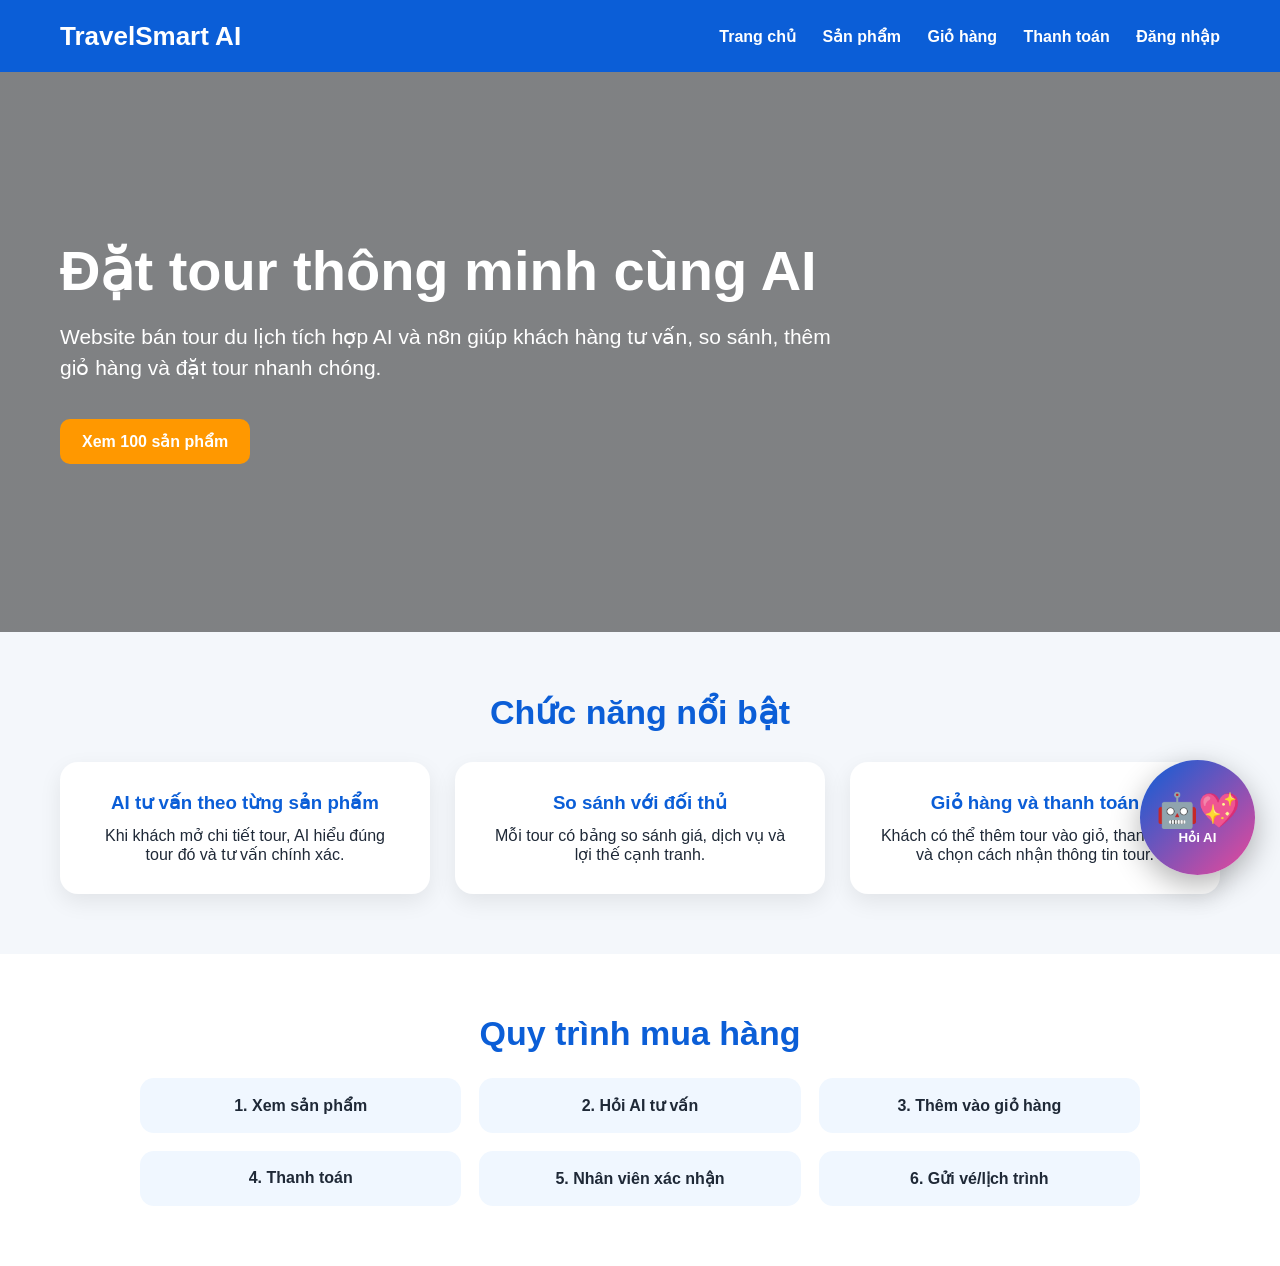
==== index.html @ ec603bd5 "Add files via upload" ====
<!DOCTYPE html>
<html lang="vi">
<head>
  <meta charset="UTF-8">
  <meta name="viewport" content="width=device-width, initial-scale=1.0">
  <title>TravelSmart AI</title>
  <link rel="stylesheet" href="style.css">
</head>
<body>

<header class="header">
  <div class="logo">TravelSmart AI</div>
  <nav>
    <a href="index.html">Trang chủ</a>
    <a href="products.html">Sản phẩm</a>
    <a href="cart.html">Giỏ hàng</a>
    <a href="checkout.html">Thanh toán</a>
    <a href="login.html">Đăng nhập</a>
  </nav>
</header>

<section class="hero">
  <div class="hero-content">
    <h1>Đặt tour thông minh cùng AI</h1>
    <p>Website bán tour du lịch tích hợp AI và n8n giúp khách hàng tư vấn, so sánh, thêm giỏ hàng và đặt tour nhanh chóng.</p>
    <a class="btn" href="products.html">Xem 100 sản phẩm</a>
  </div>
</section>

<section class="home-section">
  <h2>Chức năng nổi bật</h2>

  <div class="feature-grid">
    <div class="feature-card">
      <h3>AI tư vấn theo từng sản phẩm</h3>
      <p>Khi khách mở chi tiết tour, AI hiểu đúng tour đó và tư vấn chính xác.</p>
    </div>

    <div class="feature-card">
      <h3>So sánh với đối thủ</h3>
      <p>Mỗi tour có bảng so sánh giá, dịch vụ và lợi thế cạnh tranh.</p>
    </div>

    <div class="feature-card">
      <h3>Giỏ hàng và thanh toán</h3>
      <p>Khách có thể thêm tour vào giỏ, thanh toán và chọn cách nhận thông tin tour.</p>
    </div>
  </div>
</section>

<section class="home-section light">
  <h2>Quy trình mua hàng</h2>
  <div class="process-grid">
    <div>1. Xem sản phẩm</div>
    <div>2. Hỏi AI tư vấn</div>
    <div>3. Thêm vào giỏ hàng</div>
    <div>4. Thanh toán</div>
    <div>5. Nhân viên xác nhận</div>
    <div>6. Gửi vé/lịch trình</div>
  </div>
</section>

<div id="aiWidget"></div>

<script src="products.js"></script>
<script src="ai.js"></script>
</body>
</html>
---- style.css ----
* {
  margin: 0;
  padding: 0;
  box-sizing: border-box;
  font-family: Arial, Helvetica, sans-serif;
}

body {
  background: #f4f7fb;
  color: #1f2937;
}

.header {
  background: #0b5ed7;
  color: white;
  min-height: 72px;
  padding: 16px 60px;
  display: flex;
  justify-content: space-between;
  align-items: center;
}

.logo {
  font-size: 26px;
  font-weight: bold;
}

nav a {
  color: white;
  text-decoration: none;
  margin-left: 22px;
  font-weight: bold;
}

nav a:hover {
  text-decoration: underline;
}

.hero {
  min-height: 560px;
  background:
    linear-gradient(rgba(0,0,0,0.48), rgba(0,0,0,0.48)),
    url("https://images.unsplash.com/photo-1507525428034-b723cf961d3e?auto=format&fit=crop&w=1600&q=80");
  background-size: cover;
  background-position: center;
  color: white;
  display: flex;
  align-items: center;
  padding: 60px;
}

.hero-content {
  max-width: 780px;
}

.hero h1 {
  font-size: 56px;
  margin-bottom: 18px;
  line-height: 1.12;
}

.hero p {
  font-size: 21px;
  margin-bottom: 25px;
  line-height: 1.5;
}

.btn {
  display: inline-block;
  background: #ff9800;
  color: white;
  border: none;
  padding: 13px 22px;
  border-radius: 10px;
  text-decoration: none;
  cursor: pointer;
  font-weight: bold;
  margin-top: 10px;
}

.btn:hover {
  background: #e68900;
}

.btn.secondary {
  background: #ec4899;
}

.btn.secondary:hover {
  background: #db2777;
}

.page-title {
  text-align: center;
  padding: 45px 20px;
  background: white;
}

.page-title h1 {
  color: #0b5ed7;
  font-size: 38px;
  margin-bottom: 10px;
}

.toolbar {
  display: flex;
  gap: 15px;
  max-width: 900px;
  margin: 30px auto 10px;
  padding: 0 20px;
}

.toolbar input,
.toolbar select {
  flex: 1;
  padding: 14px;
  border: 1px solid #ddd;
  border-radius: 10px;
}

.product-count {
  max-width: 900px;
  margin: 10px auto;
  padding: 0 20px;
  color: #374151;
}

.product-grid {
  display: grid;
  grid-template-columns: repeat(4, 1fr);
  gap: 24px;
  padding: 30px 50px 70px;
}

.product-card {
  background: white;
  border-radius: 18px;
  overflow: hidden;
  box-shadow: 0 8px 22px rgba(0,0,0,0.08);
  transition: 0.2s;
}

.product-card:hover {
  transform: translateY(-5px);
}

.product-card img {
  width: 100%;
  height: 190px;
  object-fit: cover;
}

.product-body {
  padding: 18px;
}

.product-body h3 {
  color: #0b5ed7;
  margin-bottom: 10px;
  min-height: 52px;
}

.sku {
  color: #6b7280;
  font-size: 13px;
  margin-bottom: 6px;
}

.price {
  color: #e11d48;
  font-size: 22px;
  font-weight: bold;
  margin: 8px 0;
}

.price.big {
  font-size: 34px;
}

.old-price {
  color: #9ca3af;
  text-decoration: line-through;
}

.promo {
  color: #16a34a;
  font-weight: bold;
  margin-top: 8px;
}

.muted {
  color: #6b7280;
  margin: 6px 0;
}

.home-section {
  padding: 60px;
  text-align: center;
}

.home-section.light {
  background: white;
}

.home-section h2 {
  font-size: 34px;
  color: #0b5ed7;
  margin-bottom: 22px;
}

.feature-grid {
  display: grid;
  grid-template-columns: repeat(3, 1fr);
  gap: 25px;
  margin-top: 30px;
}

.feature-card {
  background: white;
  padding: 30px;
  border-radius: 18px;
  box-shadow: 0 8px 22px rgba(0,0,0,0.08);
}

.feature-card h3 {
  color: #0b5ed7;
  margin-bottom: 12px;
}

.process-grid {
  display: grid;
  grid-template-columns: repeat(3, 1fr);
  gap: 18px;
  max-width: 1000px;
  margin: 25px auto 0;
}

.process-grid div {
  background: #f0f7ff;
  padding: 18px;
  border-radius: 14px;
  font-weight: bold;
}

.detail-layout {
  display: grid;
  grid-template-columns: 1fr 1fr;
  gap: 35px;
  background: white;
  margin: 35px auto;
  padding: 35px;
  max-width: 1150px;
  border-radius: 20px;
  box-shadow: 0 8px 22px rgba(0,0,0,0.08);
}

.detail-image {
  width: 100%;
  height: 430px;
  object-fit: cover;
  border-radius: 18px;
}

.detail-info h1 {
  color: #0b5ed7;
  margin-bottom: 12px;
}

.detail-info p {
  margin: 8px 0;
  line-height: 1.5;
}

.button-row {
  display: flex;
  gap: 12px;
  margin-top: 20px;
  flex-wrap: wrap;
}

.detail-section {
  background: white;
  max-width: 1150px;
  margin: 25px auto;
  padding: 30px;
  border-radius: 18px;
  box-shadow: 0 8px 22px rgba(0,0,0,0.08);
}

.detail-section h2 {
  color: #0b5ed7;
  margin-bottom: 15px;
}

.detail-section ul {
  padding-left: 25px;
}

.detail-section li {
  margin-bottom: 8px;
}

.compare-table {
  width: 100%;
  border-collapse: collapse;
}

.compare-table th,
.compare-table td {
  border: 1px solid #ddd;
  padding: 13px;
  text-align: left;
  vertical-align: top;
}

.compare-table th {
  background: #0b5ed7;
  color: white;
}

.cart-container,
.checkout-layout {
  max-width: 1100px;
  margin: 35px auto;
  padding: 0 20px;
}

.cart-item {
  background: white;
  display: flex;
  gap: 20px;
  padding: 18px;
  border-radius: 16px;
  margin-bottom: 18px;
  box-shadow: 0 8px 22px rgba(0,0,0,0.08);
}

.cart-item img {
  width: 170px;
  height: 120px;
  object-fit: cover;
  border-radius: 12px;
}

.cart-item h3 {
  color: #0b5ed7;
  margin-bottom: 8px;
}

.cart-total,
.empty-box {
  background: white;
  padding: 25px;
  border-radius: 16px;
  text-align: right;
  box-shadow: 0 8px 22px rgba(0,0,0,0.08);
}

.empty-box {
  text-align: center;
}

.small-btn {
  padding: 8px 12px;
  border: none;
  border-radius: 8px;
  background: #0b5ed7;
  color: white;
  margin-right: 6px;
  margin-top: 8px;
  cursor: pointer;
}

.small-btn.danger {
  background: #dc2626;
}

.checkout-layout {
  display: grid;
  grid-template-columns: 1.1fr 0.9fr;
  gap: 25px;
}

.form-box,
.order-summary {
  background: white;
  padding: 30px;
  border-radius: 18px;
  box-shadow: 0 8px 22px rgba(0,0,0,0.08);
  max-width: 650px;
  margin: 35px auto;
}

.checkout-layout .form-box,
.checkout-layout .order-summary {
  margin: 0;
  max-width: none;
}

.form-box h1,
.form-box h2,
.order-summary h2 {
  color: #0b5ed7;
  margin-bottom: 12px;
}

.form-box p {
  line-height: 1.5;
  margin-bottom: 10px;
}

.form-box input,
.form-box select,
.form-box textarea {
  width: 100%;
  padding: 14px;
  margin-top: 14px;
  border: 1px solid #ddd;
  border-radius: 10px;
}

.form-box textarea {
  min-height: 100px;
}

#loginStatus,
#checkoutStatus {
  margin-top: 15px;
  font-weight: bold;
  color: #0b5ed7;
}

.summary-item {
  background: #f9fafb;
  padding: 14px;
  border-radius: 12px;
  margin-bottom: 12px;
}

.process-box {
  background: #f0f7ff;
  margin-top: 20px;
  padding: 18px;
  border-radius: 14px;
}

.process-box h3 {
  color: #0b5ed7;
  margin-bottom: 10px;
}

.process-box ol {
  padding-left: 20px;
  margin-top: 10px;
}

.process-box li {
  margin-bottom: 8px;
}

.ai-float-button {
  position: fixed;
  right: 25px;
  bottom: 25px;
  width: 115px;
  height: 115px;
  border-radius: 50%;
  border: none;
  background: linear-gradient(135deg, #0b5ed7, #ec4899);
  color: white;
  font-weight: bold;
  cursor: pointer;
  box-shadow: 0 10px 30px rgba(0,0,0,0.3);
  z-index: 9999;
  display: flex;
  flex-direction: column;
  align-items: center;
  justify-content: center;
}

.ai-emoji {
  font-size: 34px;
}

.ai-chat-box {
  position: fixed;
  right: 25px;
  bottom: 155px;
  width: 390px;
  height: 520px;
  background: white;
  border-radius: 20px;
  box-shadow: 0 10px 35px rgba(0,0,0,0.3);
  z-index: 9999;
  display: none;
  flex-direction: column;
  overflow: hidden;
}

.ai-chat-header {
  background: linear-gradient(135deg, #0b5ed7, #ec4899);
  color: white;
  padding: 16px;
  display: flex;
  justify-content: space-between;
  align-items: center;
}

.ai-chat-header p {
  font-size: 13px;
  margin-top: 4px;
}

.ai-chat-header button {
  border: none;
  background: white;
  color: #ec4899;
  width: 30px;
  height: 30px;
  border-radius: 50%;
  font-size: 20px;
  cursor: pointer;
}

.ai-messages {
  flex: 1;
  padding: 15px;
  overflow-y: auto;
  background: #f8fafc;
}

.ai-bot,
.ai-user {
  padding: 11px;
  margin-bottom: 10px;
  border-radius: 12px;
  line-height: 1.45;
}

.ai-bot {
  background: #e5e7eb;
}

.ai-user {
  background: #dbeafe;
  text-align: right;
}

.ai-input-area {
  display: flex;
  border-top: 1px solid #ddd;
}

.ai-input-area input {
  flex: 1;
  border: none;
  padding: 14px;
  outline: none;
}

.ai-input-area button {
  background: #0b5ed7;
  color: white;
  border: none;
  padding: 14px 18px;
  cursor: pointer;
}

.not-found {
  text-align: center;
  padding: 60px;
}

@media (max-width: 1000px) {
  .product-grid {
    grid-template-columns: repeat(2, 1fr);
  }

  .feature-grid,
  .process-grid,
  .detail-layout,
  .checkout-layout {
    grid-template-columns: 1fr;
  }
}

@media (max-width: 700px) {
  .header {
    flex-direction: column;
    gap: 10px;
    padding: 16px;
  }

  nav {
    text-align: center;
  }

  nav a {
    display: inline-block;
    margin: 6px 8px;
  }

  .hero {
    padding: 35px 20px;
  }

  .hero h1 {
    font-size: 36px;
  }

  .toolbar {
    flex-direction: column;
  }

  .product-grid {
    grid-template-columns: 1fr;
    padding: 25px;
  }

  .home-section {
    padding: 35px 20px;
  }

  .detail-layout,
  .detail-section {
    margin: 20px;
    padding: 22px;
  }

  .detail-image {
    height: 280px;
  }

  .cart-item {
    flex-direction: column;
  }

  .cart-item img {
    width: 100%;
    height: 200px;
  }

  .ai-chat-box {
    width: 92%;
    right: 4%;
  }

  .ai-float-button {
    width: 95px;
    height: 95px;
  }
}
.bank-qr-box {
  display: none;
  margin-top: 18px;
  padding: 20px;
  background: #f0f7ff;
  border: 1px solid #bfdbfe;
  border-radius: 16px;
}

.bank-qr-box h3 {
  color: #0b5ed7;
  margin-bottom: 15px;
}

.bank-qr-content {
  display: flex;
  gap: 18px;
  align-items: center;
}

.bank-qr-content img {
  width: 180px;
  height: 180px;
  object-fit: contain;
  background: white;
  padding: 10px;
  border-radius: 14px;
  border: 1px solid #ddd;
}

.bank-info p {
  margin: 7px 0;
  line-height: 1.5;
}

.transfer-note {
  display: inline-block;
  background: white;
  color: #dc2626;
  padding: 8px 12px;
  border-radius: 8px;
  font-weight: bold;
  border: 1px dashed #dc2626;
}

.qr-warning {
  color: #16a34a;
  font-weight: bold;
}

@media (max-width: 700px) {
  .bank-qr-content {
    flex-direction: column;
    align-items: flex-start;
  }

  .bank-qr-content img {
    width: 220px;
    height: 220px;
  }
}
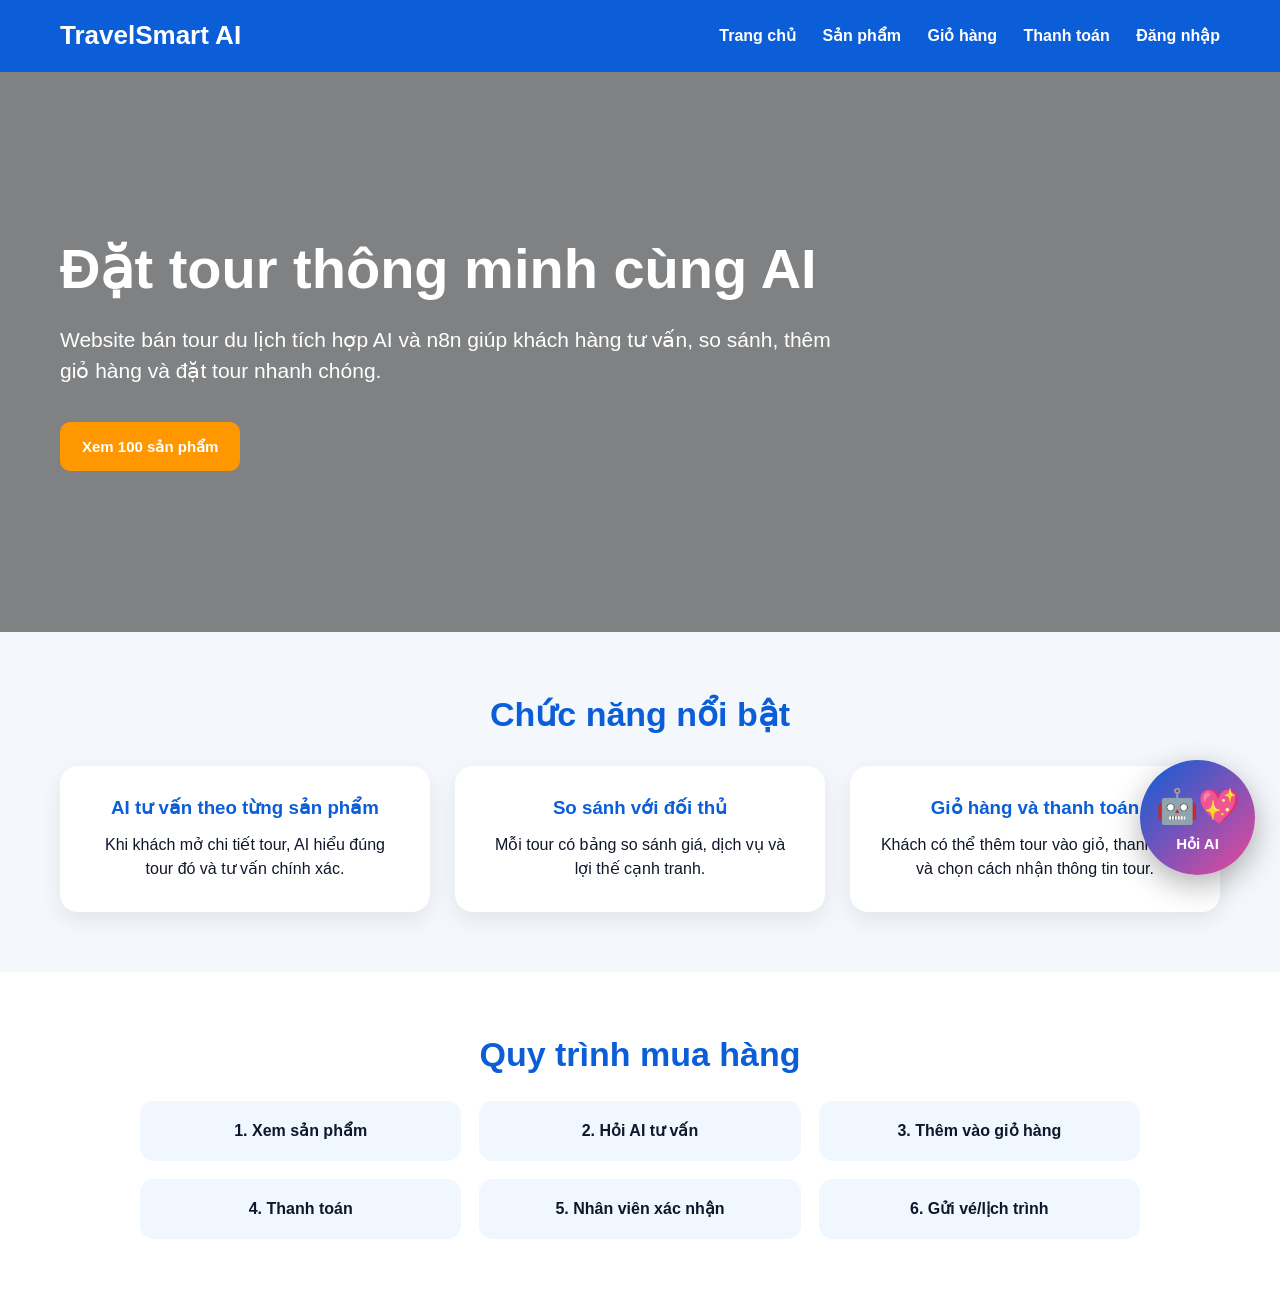
==== commit 4c120739: "Add files via upload" ====
--- a/index.html
+++ b/index.html
@@ -11,12 +11,12 @@
 <header class="header">
   <div class="logo">TravelSmart AI</div>
   <nav>
-    <a href="index.html">Trang chủ</a>
-    <a href="products.html">Sản phẩm</a>
-    <a href="cart.html">Giỏ hàng</a>
-    <a href="checkout.html">Thanh toán</a>
-    <a href="login.html">Đăng nhập</a>
-  </nav>
+  <a href="/">Trang chủ</a>
+  <a href="/products">Sản phẩm</a>
+  <a href="/cart">Giỏ hàng</a>
+  <a href="/checkout">Thanh toán</a>
+  <a href="/login">Đăng nhập</a>
+</nav>
 </header>
 
 <section class="hero">
--- a/style.css
+++ b/style.css
@@ -711,3 +711,1202 @@
     height: 220px;
   }
 }
+/* ===============================
+   BẢNG SO SÁNH SẢN PHẨM NÂNG CẤP
+   =============================== */
+
+.compare-section {
+  max-width: 1200px;
+  margin: 36px auto;
+  background: #ffffff;
+  padding: 30px;
+  border-radius: 22px;
+  box-shadow: 0 16px 40px rgba(15, 23, 42, 0.08);
+}
+
+.compare-section h2 {
+  color: #0b5ed7;
+  font-size: 30px;
+  margin-bottom: 18px;
+  letter-spacing: 1px;
+}
+
+.compare-highlight {
+  background: linear-gradient(135deg, #eaf3ff, #f8fbff);
+  border-left: 6px solid #0b5ed7;
+  padding: 16px 18px;
+  border-radius: 14px;
+  margin-bottom: 20px;
+}
+
+.compare-highlight strong {
+  color: #0b5ed7;
+  font-size: 20px;
+}
+
+.compare-highlight p {
+  margin-top: 6px;
+  color: #1f2937;
+  line-height: 1.6;
+  font-weight: 500;
+}
+
+.compare-table-wrap {
+  width: 100%;
+  overflow-x: auto;
+  border-radius: 16px;
+}
+
+.compare-table {
+  width: 100%;
+  border-collapse: collapse;
+  min-width: 850px;
+  background: white;
+  overflow: hidden;
+  border-radius: 16px;
+}
+
+.compare-table th {
+  background: #0b5ed7;
+  color: white;
+  padding: 17px;
+  text-align: left;
+  font-size: 17px;
+  border: 1px solid #0b5ed7;
+}
+
+.compare-table td {
+  border: 1px solid #dbe3ef;
+  padding: 17px;
+  vertical-align: top;
+  line-height: 1.55;
+  color: #111827;
+  font-size: 16px;
+}
+
+.compare-table tbody tr:nth-child(even) {
+  background: #f8fbff;
+}
+
+.compare-table td:first-child {
+  width: 150px;
+  font-weight: 800;
+  color: #0f172a;
+  background: #f1f5f9;
+}
+
+.compare-table td:nth-child(2) {
+  background: #f0fdf4;
+  border-left: 3px solid #22c55e;
+}
+
+.compare-table td:nth-child(3) {
+  background: #fff7ed;
+  border-left: 3px solid #fb923c;
+}
+
+.strong-point {
+  color: #15803d;
+  font-weight: 900;
+}
+
+.win-text {
+  display: inline-block;
+  margin-top: 6px;
+  color: #15803d;
+  font-weight: 700;
+}
+
+.weak-text {
+  display: inline-block;
+  margin-top: 6px;
+  color: #c2410c;
+  font-weight: 700;
+}
+
+.final-row td {
+  font-size: 17px;
+}
+
+.final-row td:nth-child(2) {
+  background: #dcfce7;
+  color: #14532d;
+}
+
+.final-row td:nth-child(3) {
+  background: #ffedd5;
+  color: #9a3412;
+}
+
+@media (max-width: 768px) {
+  .compare-section {
+    margin: 24px 14px;
+    padding: 18px;
+    border-radius: 18px;
+  }
+
+  .compare-section h2 {
+    font-size: 24px;
+  }
+
+  .compare-highlight strong {
+    font-size: 18px;
+  }
+
+  .compare-table {
+    min-width: 760px;
+  }
+
+  .compare-table th,
+  .compare-table td {
+    padding: 13px;
+    font-size: 14px;
+  }
+}
+/* ===============================
+   FIX BẢNG SO SÁNH DUY NHẤT
+   =============================== */
+
+.tsai-compare-section {
+  max-width: 1200px;
+  margin: 40px auto;
+  background: #ffffff;
+  padding: 30px;
+  border-radius: 22px;
+  box-shadow: 0 16px 40px rgba(15, 23, 42, 0.08);
+}
+
+.tsai-compare-section h2 {
+  color: #0b5ed7;
+  font-size: 30px;
+  margin-bottom: 18px;
+  letter-spacing: 0.5px;
+}
+
+.tsai-compare-intro {
+  background: #eef6ff;
+  border-left: 6px solid #0b5ed7;
+  padding: 16px 18px;
+  border-radius: 14px;
+  margin-bottom: 22px;
+}
+
+.tsai-compare-intro b {
+  color: #0b5ed7;
+  font-size: 20px;
+}
+
+.tsai-compare-intro p {
+  margin-top: 6px;
+  color: #1f2937;
+  line-height: 1.6;
+  font-weight: 500;
+}
+
+.tsai-compare-table-wrap {
+  width: 100%;
+  overflow-x: auto;
+  border-radius: 16px;
+}
+
+.tsai-compare-table {
+  width: 100%;
+  min-width: 900px;
+  border-collapse: collapse;
+  background: white;
+  border-radius: 16px;
+  overflow: hidden;
+}
+
+.tsai-compare-table th {
+  background: #0b5ed7;
+  color: white;
+  padding: 17px;
+  text-align: left;
+  font-size: 16px;
+  border: 1px solid #0b5ed7;
+}
+
+.tsai-compare-table th:nth-child(1) {
+  width: 17%;
+}
+
+.tsai-compare-table th:nth-child(2) {
+  width: 41.5%;
+}
+
+.tsai-compare-table th:nth-child(3) {
+  width: 41.5%;
+}
+
+.tsai-compare-table td {
+  border: 1px solid #dbe3ef;
+  padding: 17px;
+  vertical-align: top;
+  line-height: 1.55;
+  color: #111827;
+  font-size: 16px;
+}
+
+.tsai-compare-table td:first-child {
+  background: #f1f5f9;
+  color: #0f172a;
+  font-weight: 800;
+}
+
+.tsai-compare-table td:nth-child(2) {
+  background: #f0fdf4;
+  border-left: 4px solid #22c55e;
+}
+
+.tsai-compare-table td:nth-child(3) {
+  background: #fff7ed;
+  border-left: 4px solid #fb923c;
+}
+
+.tsai-compare-table p {
+  margin: 7px 0 0;
+}
+
+.tsai-good {
+  color: #15803d;
+  font-weight: 700;
+}
+
+.tsai-bad {
+  color: #c2410c;
+  font-weight: 700;
+}
+
+.tsai-price-good {
+  color: #15803d;
+  font-size: 20px;
+}
+
+.tsai-price-bad {
+  color: #c2410c;
+  font-size: 20px;
+}
+
+.tsai-final-row td {
+  font-size: 17px;
+}
+
+.tsai-final-row td:nth-child(2) {
+  background: #dcfce7;
+  color: #14532d;
+}
+
+.tsai-final-row td:nth-child(3) {
+  background: #ffedd5;
+  color: #9a3412;
+}
+
+@media (max-width: 768px) {
+  .tsai-compare-section {
+    margin: 24px 14px;
+    padding: 18px;
+    border-radius: 18px;
+  }
+
+  .tsai-compare-section h2 {
+    font-size: 24px;
+  }
+
+  .tsai-compare-intro b {
+    font-size: 18px;
+  }
+
+  .tsai-compare-table {
+    min-width: 820px;
+  }
+
+  .tsai-compare-table th,
+  .tsai-compare-table td {
+    padding: 13px;
+    font-size: 14px;
+  }
+}/* Bảng so sánh riêng cho trang chi tiết sản phẩm */
+
+.tsai-compare-section {
+  margin-top: 34px;
+  background: #ffffff;
+  padding: 30px;
+  border-radius: 22px;
+  box-shadow: 0 16px 40px rgba(15, 23, 42, 0.08);
+  font-family: Arial, Helvetica, sans-serif;
+}
+
+.tsai-compare-section * {
+  box-sizing: border-box;
+  letter-spacing: normal;
+  word-spacing: normal;
+}
+
+.tsai-compare-section h2 {
+  color: #0b5ed7;
+  font-size: 28px;
+  margin-bottom: 18px;
+  font-weight: 800;
+}
+
+.tsai-compare-intro {
+  background: #eef6ff;
+  border-left: 5px solid #0b5ed7;
+  padding: 15px 18px;
+  border-radius: 14px;
+  margin-bottom: 22px;
+}
+
+.tsai-compare-intro strong {
+  color: #0b5ed7;
+  font-size: 18px;
+}
+
+.tsai-compare-intro p {
+  margin-top: 6px;
+  color: #1f2937;
+  line-height: 1.6;
+}
+
+.tsai-compare-table-wrap {
+  width: 100%;
+  overflow-x: auto;
+  border-radius: 16px;
+}
+
+.tsai-compare-table {
+  width: 100%;
+  border-collapse: collapse;
+  table-layout: fixed;
+  background: white;
+}
+
+.tsai-compare-table th {
+  background: #0b5ed7;
+  color: white;
+  padding: 15px;
+  text-align: left;
+  font-size: 16px;
+  border: 1px solid #0b5ed7;
+}
+
+.tsai-compare-table th:nth-child(1),
+.tsai-compare-table td:nth-child(1) {
+  width: 18%;
+}
+
+.tsai-compare-table th:nth-child(2),
+.tsai-compare-table td:nth-child(2) {
+  width: 41%;
+}
+
+.tsai-compare-table th:nth-child(3),
+.tsai-compare-table td:nth-child(3) {
+  width: 41%;
+}
+
+.tsai-compare-table td {
+  border: 1px solid #dbe3ef;
+  padding: 16px;
+  vertical-align: top;
+  line-height: 1.55;
+  font-size: 16px;
+  color: #111827;
+  word-break: normal;
+  overflow-wrap: break-word;
+}
+
+.tsai-compare-table td:first-child {
+  background: #f1f5f9;
+  color: #0f172a;
+  font-weight: 800;
+}
+
+.tsai-compare-table td:nth-child(2) {
+  background: #f0fdf4;
+}
+
+.tsai-compare-table td:nth-child(3) {
+  background: #fff7ed;
+}
+
+.tsai-good {
+  color: #15803d;
+  font-weight: 700;
+}
+
+.tsai-bad {
+  color: #c2410c;
+  font-weight: 700;
+}
+
+.tsai-price-good {
+  color: #15803d;
+  font-size: 20px;
+  font-weight: 900;
+}
+
+.tsai-price-bad {
+  color: #c2410c;
+  font-size: 20px;
+  font-weight: 900;
+}
+
+.tsai-final-row td:nth-child(2) {
+  background: #dcfce7;
+  color: #14532d;
+  font-weight: 800;
+}
+
+.tsai-final-row td:nth-child(3) {
+  background: #ffedd5;
+  color: #9a3412;
+  font-weight: 800;
+}
+
+@media (max-width: 768px) {
+  .tsai-compare-section {
+    padding: 18px;
+  }
+
+  .tsai-compare-section h2 {
+    font-size: 23px;
+  }
+
+  .tsai-compare-table {
+    min-width: 760px;
+  }
+
+  .tsai-compare-table th,
+  .tsai-compare-table td {
+    padding: 13px;
+    font-size: 14px;
+  }
+}
+/* =========================================================
+   FIX KHẨN CẤP TRANG CHI TIẾT SẢN PHẨM
+   Chỉ dán vào CUỐI style.css, không xóa CSS cũ
+   ========================================================= */
+
+.product-detail-wrapper {
+  max-width: 1200px;
+  margin: 36px auto;
+  padding: 0 18px 50px;
+  font-family: Arial, Helvetica, sans-serif;
+}
+
+.product-detail-wrapper,
+.product-detail-wrapper * {
+  box-sizing: border-box;
+  letter-spacing: normal;
+  word-spacing: normal;
+}
+
+.product-main-card {
+  background: #ffffff;
+  border-radius: 24px;
+  padding: 28px;
+  display: grid;
+  grid-template-columns: 1fr 1.05fr;
+  gap: 32px;
+  align-items: start;
+  box-shadow: 0 16px 40px rgba(15, 23, 42, 0.08);
+}
+
+.product-image-box {
+  width: 100%;
+}
+
+.product-image-box img {
+  width: 100%;
+  height: 360px;
+  object-fit: cover;
+  border-radius: 18px;
+  display: block;
+}
+
+.product-info-box {
+  width: 100%;
+}
+
+.product-info-box h1 {
+  color: #0b5ed7;
+  font-size: 34px;
+  line-height: 1.25;
+  margin: 8px 0 14px;
+  font-weight: 900;
+}
+
+.product-code {
+  color: #64748b;
+  font-weight: 700;
+  margin-bottom: 6px;
+}
+
+.product-meta {
+  color: #475569;
+  font-size: 17px;
+  margin-bottom: 14px;
+}
+
+.product-info-box p {
+  color: #111827;
+  font-size: 16px;
+  line-height: 1.55;
+  margin: 8px 0;
+}
+
+.product-price-row {
+  margin: 18px 0 8px;
+  display: flex;
+  align-items: center;
+  gap: 14px;
+  flex-wrap: wrap;
+}
+
+.product-price {
+  color: #e11d48;
+  font-size: 34px;
+  font-weight: 900;
+}
+
+.product-old-price {
+  color: #9ca3af;
+  text-decoration: line-through;
+  font-size: 18px;
+}
+
+.product-rating {
+  color: #111827;
+  font-weight: 700;
+}
+
+.product-discount {
+  color: #16a34a !important;
+  font-weight: 800;
+}
+
+.product-desc {
+  margin-top: 14px !important;
+}
+
+.product-actions {
+  display: flex;
+  gap: 14px;
+  flex-wrap: wrap;
+  margin-top: 20px;
+}
+
+.btn-cart,
+.btn-ai {
+  border: none;
+  border-radius: 12px;
+  padding: 14px 22px;
+  color: #ffffff;
+  font-weight: 800;
+  cursor: pointer;
+  transition: 0.2s;
+  font-size: 15px;
+}
+
+.btn-cart {
+  background: #ff9800;
+}
+
+.btn-ai {
+  background: #ec4899;
+}
+
+.btn-cart:hover,
+.btn-ai:hover {
+  opacity: 0.9;
+  transform: translateY(-1px);
+}
+
+.product-section {
+  background: #ffffff;
+  margin-top: 28px;
+  padding: 26px 30px;
+  border-radius: 20px;
+  box-shadow: 0 12px 32px rgba(15, 23, 42, 0.06);
+}
+
+.product-section h2 {
+  color: #0b5ed7;
+  font-size: 28px;
+  margin: 0 0 14px;
+  font-weight: 900;
+}
+
+.product-section ul {
+  margin: 0;
+  padding-left: 22px;
+}
+
+.product-section li {
+  font-size: 16px;
+  line-height: 1.7;
+  color: #111827;
+}
+
+/* Toast thêm giỏ hàng */
+.tsai-toast {
+  position: fixed;
+  top: 24px;
+  right: 24px;
+  background: #0f172a;
+  color: #ffffff;
+  padding: 14px 18px;
+  border-radius: 14px;
+  font-weight: 800;
+  opacity: 0;
+  transform: translateY(-12px);
+  pointer-events: none;
+  transition: 0.25s;
+  z-index: 9999;
+  box-shadow: 0 12px 30px rgba(15, 23, 42, 0.25);
+}
+
+.tsai-toast.show {
+  opacity: 1;
+  transform: translateY(0);
+}
+
+/* Bảng so sánh */
+.tsai-compare-section {
+  margin-top: 34px;
+  background: #ffffff;
+  padding: 30px;
+  border-radius: 22px;
+  box-shadow: 0 16px 40px rgba(15, 23, 42, 0.08);
+  font-family: Arial, Helvetica, sans-serif;
+}
+
+.tsai-compare-section,
+.tsai-compare-section * {
+  box-sizing: border-box;
+  letter-spacing: normal;
+  word-spacing: normal;
+}
+
+.tsai-compare-section h2 {
+  color: #0b5ed7;
+  font-size: 28px;
+  margin: 0 0 18px;
+  font-weight: 900;
+  line-height: 1.3;
+}
+
+.tsai-compare-intro {
+  background: #eef6ff;
+  border-left: 5px solid #0b5ed7;
+  padding: 15px 18px;
+  border-radius: 14px;
+  margin-bottom: 22px;
+}
+
+.tsai-compare-intro strong {
+  color: #0b5ed7;
+  font-size: 18px;
+  line-height: 1.5;
+}
+
+.tsai-compare-intro p {
+  margin-top: 6px;
+  color: #1f2937;
+  line-height: 1.6;
+  font-size: 16px;
+  font-weight: 500;
+}
+
+.tsai-compare-table-wrap {
+  width: 100%;
+  overflow-x: auto;
+  border-radius: 16px;
+}
+
+.tsai-compare-table {
+  width: 100%;
+  border-collapse: collapse;
+  table-layout: fixed;
+  background: #ffffff;
+  border-radius: 16px;
+  overflow: hidden;
+}
+
+.tsai-compare-table th {
+  background: #0b5ed7;
+  color: #ffffff;
+  padding: 15px;
+  text-align: left;
+  font-size: 16px;
+  font-weight: 900;
+  line-height: 1.4;
+  border: 1px solid #0b5ed7;
+}
+
+.tsai-compare-table th:nth-child(1),
+.tsai-compare-table td:nth-child(1) {
+  width: 18%;
+}
+
+.tsai-compare-table th:nth-child(2),
+.tsai-compare-table td:nth-child(2) {
+  width: 41%;
+}
+
+.tsai-compare-table th:nth-child(3),
+.tsai-compare-table td:nth-child(3) {
+  width: 41%;
+}
+
+.tsai-compare-table td {
+  border: 1px solid #dbe3ef;
+  padding: 16px;
+  vertical-align: top;
+  line-height: 1.55;
+  font-size: 16px;
+  color: #111827;
+  word-break: normal;
+  overflow-wrap: break-word;
+  white-space: normal;
+}
+
+.tsai-compare-table td:first-child {
+  background: #f1f5f9;
+  color: #0f172a;
+  font-weight: 900;
+}
+
+.tsai-compare-table td:nth-child(2) {
+  background: #f0fdf4;
+}
+
+.tsai-compare-table td:nth-child(3) {
+  background: #fff7ed;
+}
+
+.tsai-compare-table p {
+  margin: 7px 0 0;
+  line-height: 1.55;
+}
+
+.tsai-good {
+  color: #15803d;
+  font-weight: 800;
+}
+
+.tsai-bad {
+  color: #c2410c;
+  font-weight: 800;
+}
+
+.tsai-price-good {
+  color: #15803d;
+  font-size: 20px;
+  font-weight: 900;
+}
+
+.tsai-price-bad {
+  color: #c2410c;
+  font-size: 20px;
+  font-weight: 900;
+}
+
+.tsai-final-row td:nth-child(2) {
+  background: #dcfce7;
+  color: #14532d;
+  font-weight: 900;
+}
+
+.tsai-final-row td:nth-child(3) {
+  background: #ffedd5;
+  color: #9a3412;
+  font-weight: 900;
+}
+
+/* Mobile */
+@media (max-width: 768px) {
+  .product-detail-wrapper {
+    margin: 22px auto;
+    padding: 0 12px 28px;
+  }
+
+  .product-main-card {
+    grid-template-columns: 1fr;
+    padding: 18px;
+    gap: 20px;
+  }
+
+  .product-image-box img {
+    height: 240px;
+  }
+
+  .product-info-box h1 {
+    font-size: 26px;
+  }
+
+  .product-price {
+    font-size: 28px;
+  }
+
+  .product-actions {
+    flex-direction: column;
+  }
+
+  .btn-cart,
+  .btn-ai {
+    width: 100%;
+  }
+
+  .product-section {
+    padding: 20px;
+  }
+
+  .product-section h2 {
+    font-size: 23px;
+  }
+
+  .tsai-compare-section {
+    padding: 18px;
+    border-radius: 18px;
+  }
+
+  .tsai-compare-section h2 {
+    font-size: 23px;
+  }
+
+  .tsai-compare-table {
+    min-width: 760px;
+  }
+
+  .tsai-compare-table th,
+  .tsai-compare-table td {
+    padding: 13px;
+    font-size: 14px;
+  }
+
+  .tsai-toast {
+    left: 16px;
+    right: 16px;
+    top: 18px;
+    text-align: center;
+  }
+}
+/* =====================================================
+   FIX FONT CHỮ TRANG CHI TIẾT SẢN PHẨM + BẢNG SO SÁNH
+   Dán ở CUỐI style.css
+   ===================================================== */
+
+body,
+.product-detail-wrapper,
+.product-detail-wrapper *,
+.tsai-compare-section,
+.tsai-compare-section * {
+  font-family: Arial, Helvetica, sans-serif !important;
+  letter-spacing: normal !important;
+  word-spacing: normal !important;
+  text-transform: none !important;
+  font-stretch: normal !important;
+}
+
+/* Giảm độ đậm chữ để không bị vỡ, dính, khó đọc */
+.product-info-box h1,
+.product-section h2,
+.tsai-compare-section h2 {
+  font-weight: 700 !important;
+  letter-spacing: normal !important;
+}
+
+.product-info-box p,
+.product-section li,
+.tsai-compare-table td,
+.tsai-compare-table p {
+  font-size: 16px !important;
+  font-weight: 400 !important;
+  line-height: 1.6 !important;
+  letter-spacing: normal !important;
+  word-spacing: normal !important;
+}
+
+/* Chỉ giữ các nhãn quan trọng đậm vừa phải */
+.product-info-box b,
+.tsai-compare-table b,
+.tsai-compare-table td:first-child {
+  font-weight: 700 !important;
+}
+
+/* Sửa bảng so sánh cho rộng và dễ đọc hơn */
+.tsai-compare-table {
+  width: 100% !important;
+  table-layout: auto !important;
+  border-collapse: collapse !important;
+}
+
+.tsai-compare-table th,
+.tsai-compare-table td {
+  padding: 14px 16px !important;
+  vertical-align: top !important;
+  white-space: normal !important;
+  word-break: normal !important;
+  overflow-wrap: break-word !important;
+}
+
+/* Cột tiêu chí không bị quá hẹp */
+.tsai-compare-table th:nth-child(1),
+.tsai-compare-table td:nth-child(1) {
+  width: 18% !important;
+  min-width: 140px !important;
+}
+
+.tsai-compare-table th:nth-child(2),
+.tsai-compare-table td:nth-child(2),
+.tsai-compare-table th:nth-child(3),
+.tsai-compare-table td:nth-child(3) {
+  width: 41% !important;
+}
+
+/* Màu chữ nhẹ hơn, không bị chói */
+.tsai-good {
+  color: #15803d !important;
+  font-weight: 600 !important;
+}
+
+.tsai-bad {
+  color: #c2410c !important;
+  font-weight: 600 !important;
+}
+
+.tsai-price-good,
+.tsai-price-bad {
+  font-size: 20px !important;
+  font-weight: 700 !important;
+}
+
+/* Sửa riêng phần tiêu đề bên trong bảng */
+.tsai-compare-table td:first-child {
+  font-size: 16px !important;
+  color: #0f172a !important;
+}
+
+/* Mobile/tablet: cho bảng cuộn ngang, không bóp chữ */
+@media (max-width: 900px) {
+  .tsai-compare-table-wrap {
+    overflow-x: auto !important;
+  }
+
+  .tsai-compare-table {
+    min-width: 850px !important;
+  }
+
+  .tsai-compare-table th,
+  .tsai-compare-table td {
+    font-size: 14px !important;
+    padding: 12px !important;
+  }
+}
+/* =====================================================
+   FIX PHÔNG CHỮ TOÀN BỘ WEBSITE TRAVELSMART AI
+   Dán ở CUỐI file style.css
+   ===================================================== */
+
+/* Khóa font toàn web về Arial dễ đọc */
+html,
+body,
+body * {
+  font-family: Arial, Helvetica, sans-serif !important;
+  letter-spacing: normal !important;
+  word-spacing: normal !important;
+  font-stretch: normal !important;
+  text-transform: none;
+}
+
+/* Sửa chữ quá đậm, bị dính, bị gãy */
+body {
+  font-size: 16px;
+  line-height: 1.5;
+  font-weight: 400;
+  color: #0f172a;
+}
+
+/* Tiêu đề chính */
+h1,
+h2,
+h3,
+h4,
+h5,
+h6,
+.logo,
+.page-title,
+.section-title,
+.auth-title,
+.product-info-box h1,
+.product-section h2,
+.tsai-compare-section h2 {
+  font-weight: 700 !important;
+  line-height: 1.3 !important;
+  letter-spacing: normal !important;
+  word-spacing: normal !important;
+}
+
+/* Nội dung thường */
+p,
+li,
+span,
+td,
+th,
+label,
+input,
+select,
+textarea,
+button,
+a {
+  letter-spacing: normal !important;
+  word-spacing: normal !important;
+  line-height: 1.55;
+}
+
+/* Chữ trong bảng không bị to, đậm quá */
+table,
+table * {
+  font-family: Arial, Helvetica, sans-serif !important;
+  letter-spacing: normal !important;
+  word-spacing: normal !important;
+}
+
+td,
+th {
+  font-size: 16px;
+  line-height: 1.55 !important;
+}
+
+/* Chỉ đậm vừa phải cho chữ quan trọng */
+b,
+strong,
+th,
+button,
+.header nav a {
+  font-weight: 700 !important;
+}
+
+/* Sửa riêng bảng so sánh */
+.tsai-compare-table {
+  table-layout: auto !important;
+  width: 100% !important;
+}
+
+.tsai-compare-table th,
+.tsai-compare-table td {
+  font-size: 15.5px !important;
+  font-weight: 400 !important;
+  line-height: 1.6 !important;
+  padding: 14px 16px !important;
+  white-space: normal !important;
+  word-break: normal !important;
+  overflow-wrap: break-word !important;
+}
+
+.tsai-compare-table th {
+  font-weight: 700 !important;
+}
+
+.tsai-compare-table td:first-child {
+  font-weight: 700 !important;
+  min-width: 130px;
+}
+
+.tsai-compare-table b,
+.tsai-compare-table strong {
+  font-weight: 700 !important;
+}
+
+.tsai-good,
+.tsai-bad {
+  font-weight: 600 !important;
+}
+
+.tsai-price-good,
+.tsai-price-bad {
+  font-size: 20px !important;
+  font-weight: 700 !important;
+}
+
+/* Sửa chữ navbar */
+.header,
+.header *,
+nav,
+nav * {
+  letter-spacing: normal !important;
+  word-spacing: normal !important;
+}
+
+/* Sửa form đăng nhập, thanh toán */
+input,
+select,
+textarea {
+  font-size: 16px !important;
+  font-weight: 400 !important;
+}
+
+/* Sửa nút bấm */
+button,
+.btn,
+.auth-btn,
+.btn-cart,
+.btn-ai {
+  font-size: 15px !important;
+  font-weight: 700 !important;
+  letter-spacing: normal !important;
+}
+
+/* Sửa trên điện thoại */
+@media (max-width: 768px) {
+  body {
+    font-size: 15px;
+  }
+
+  h1,
+  .auth-title,
+  .page-title,
+  .product-info-box h1 {
+    font-size: 26px !important;
+    line-height: 1.3 !important;
+  }
+
+  h2,
+  .section-title,
+  .product-section h2,
+  .tsai-compare-section h2 {
+    font-size: 22px !important;
+    line-height: 1.35 !important;
+  }
+
+  p,
+  li,
+  span,
+  td,
+  th,
+  input,
+  select,
+  textarea,
+  button,
+  a {
+    font-size: 15px;
+    line-height: 1.55;
+  }
+
+  .tsai-compare-table-wrap {
+    overflow-x: auto !important;
+  }
+
+  .tsai-compare-table {
+    min-width: 780px !important;
+  }
+
+  .tsai-compare-table th,
+  .tsai-compare-table td {
+    font-size: 14px !important;
+    padding: 12px !important;
+  }
+}
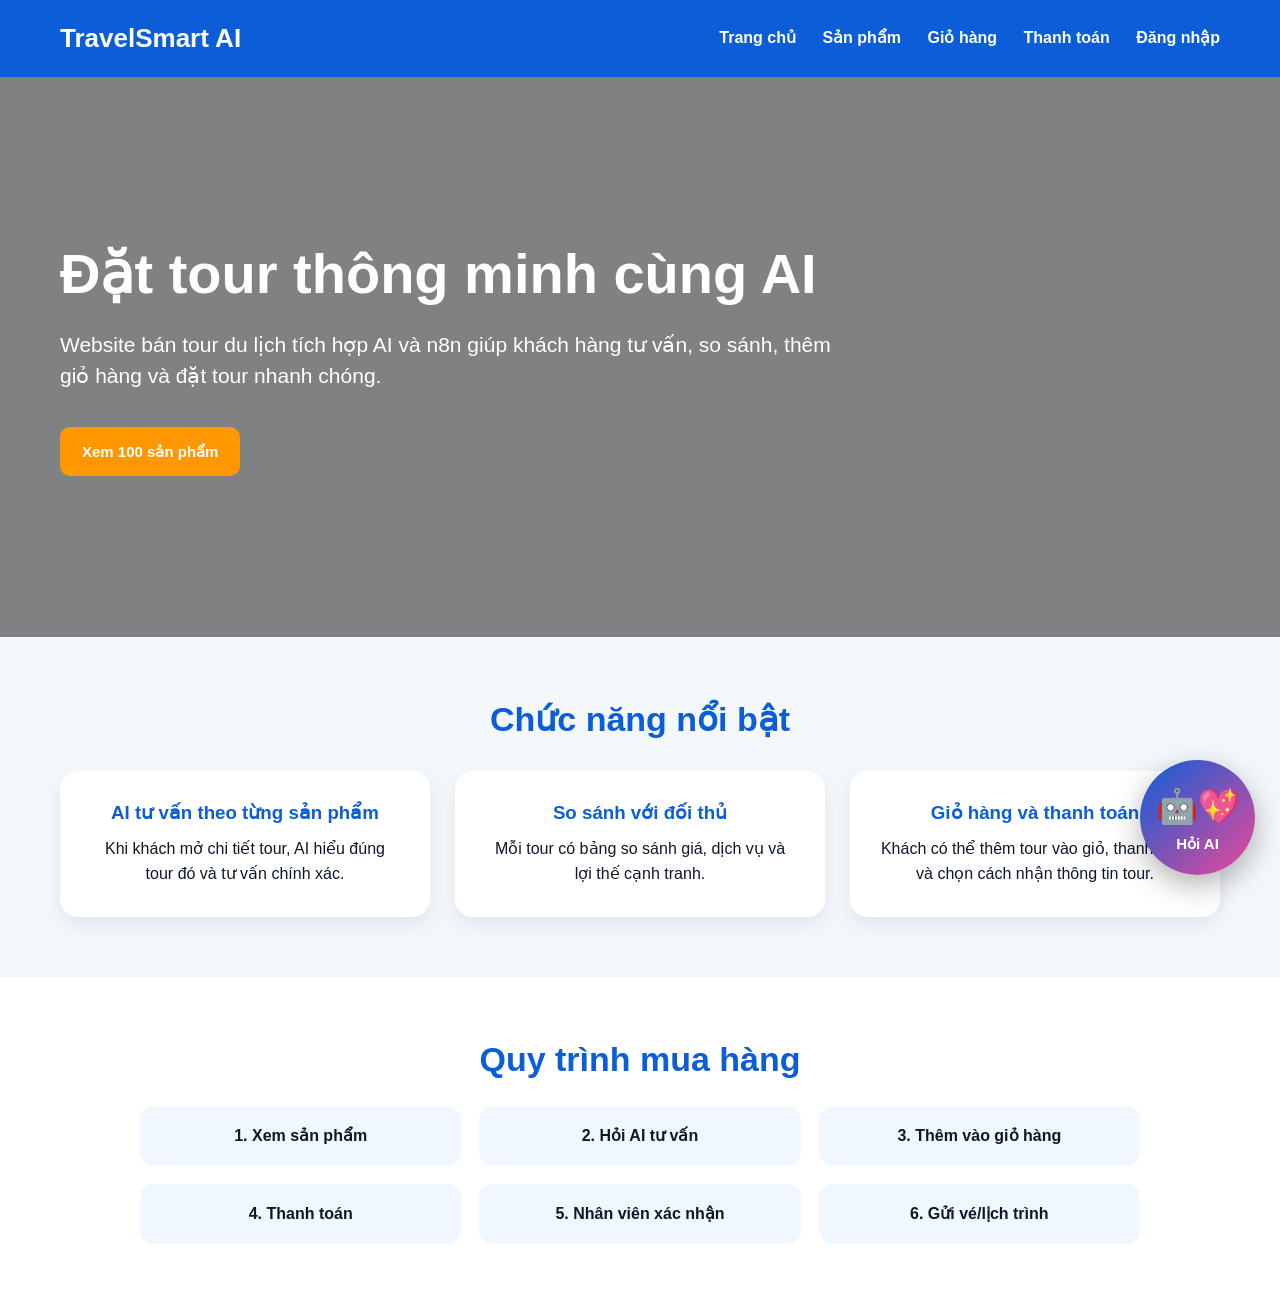
==== commit 84253691: "Add files via upload" ====
--- a/index.html
+++ b/index.html
@@ -15,7 +15,9 @@
   <a href="/products">Sản phẩm</a>
   <a href="/cart">Giỏ hàng</a>
   <a href="/checkout">Thanh toán</a>
-  <a href="/login">Đăng nhập</a>
+  <div class="nav-account" id="navAccount">
+    <a href="/login" class="nav-login-link">Đăng nhập</a>
+  </div>
 </nav>
 </header>
 
@@ -23,7 +25,7 @@
   <div class="hero-content">
     <h1>Đặt tour thông minh cùng AI</h1>
     <p>Website bán tour du lịch tích hợp AI và n8n giúp khách hàng tư vấn, so sánh, thêm giỏ hàng và đặt tour nhanh chóng.</p>
-    <a class="btn" href="products.html">Xem 100 sản phẩm</a>
+    <a class="btn" href="/products">Xem 100 sản phẩm</a>
   </div>
 </section>
 
--- a/style.css
+++ b/style.css
@@ -1909,4 +1909,84 @@
     font-size: 14px !important;
     padding: 12px !important;
   }
+}
+/* ===============================
+   MENU TÀI KHOẢN SAU KHI ĐĂNG NHẬP
+   =============================== */
+
+.nav-account {
+  position: relative;
+  display: inline-block;
+}
+
+.nav-login-link,
+.nav-account-name {
+  color: #ffffff;
+  font-weight: 700;
+  font-size: 16px;
+  cursor: pointer;
+  padding: 10px 0;
+  display: inline-block;
+}
+
+.nav-account-name {
+  white-space: nowrap;
+}
+
+.account-dropdown {
+  position: absolute;
+  top: 38px;
+  right: 0;
+  width: 210px;
+  background: #ffffff;
+  border-radius: 14px;
+  box-shadow: 0 16px 36px rgba(15, 23, 42, 0.18);
+  padding: 10px;
+  display: none;
+  z-index: 9999;
+}
+
+.account-dropdown a,
+.account-dropdown button {
+  width: 100%;
+  display: block;
+  padding: 11px 12px;
+  border: none;
+  background: transparent;
+  color: #0f172a;
+  text-align: left;
+  font-size: 15px;
+  font-weight: 600;
+  border-radius: 10px;
+  cursor: pointer;
+}
+
+.account-dropdown a:hover,
+.account-dropdown button:hover {
+  background: #eef6ff;
+  color: #0b5ed7;
+}
+
+.nav-account:hover .account-dropdown {
+  display: block;
+}
+
+.account-logout {
+  color: #dc2626 !important;
+}
+
+@media (max-width: 768px) {
+  .nav-account {
+    width: 100%;
+  }
+
+  .account-dropdown {
+    position: static;
+    width: 100%;
+    margin-top: 6px;
+  }
+
+  .nav-account:hover .account-dropdown {
+    display: block;
+  }
 }
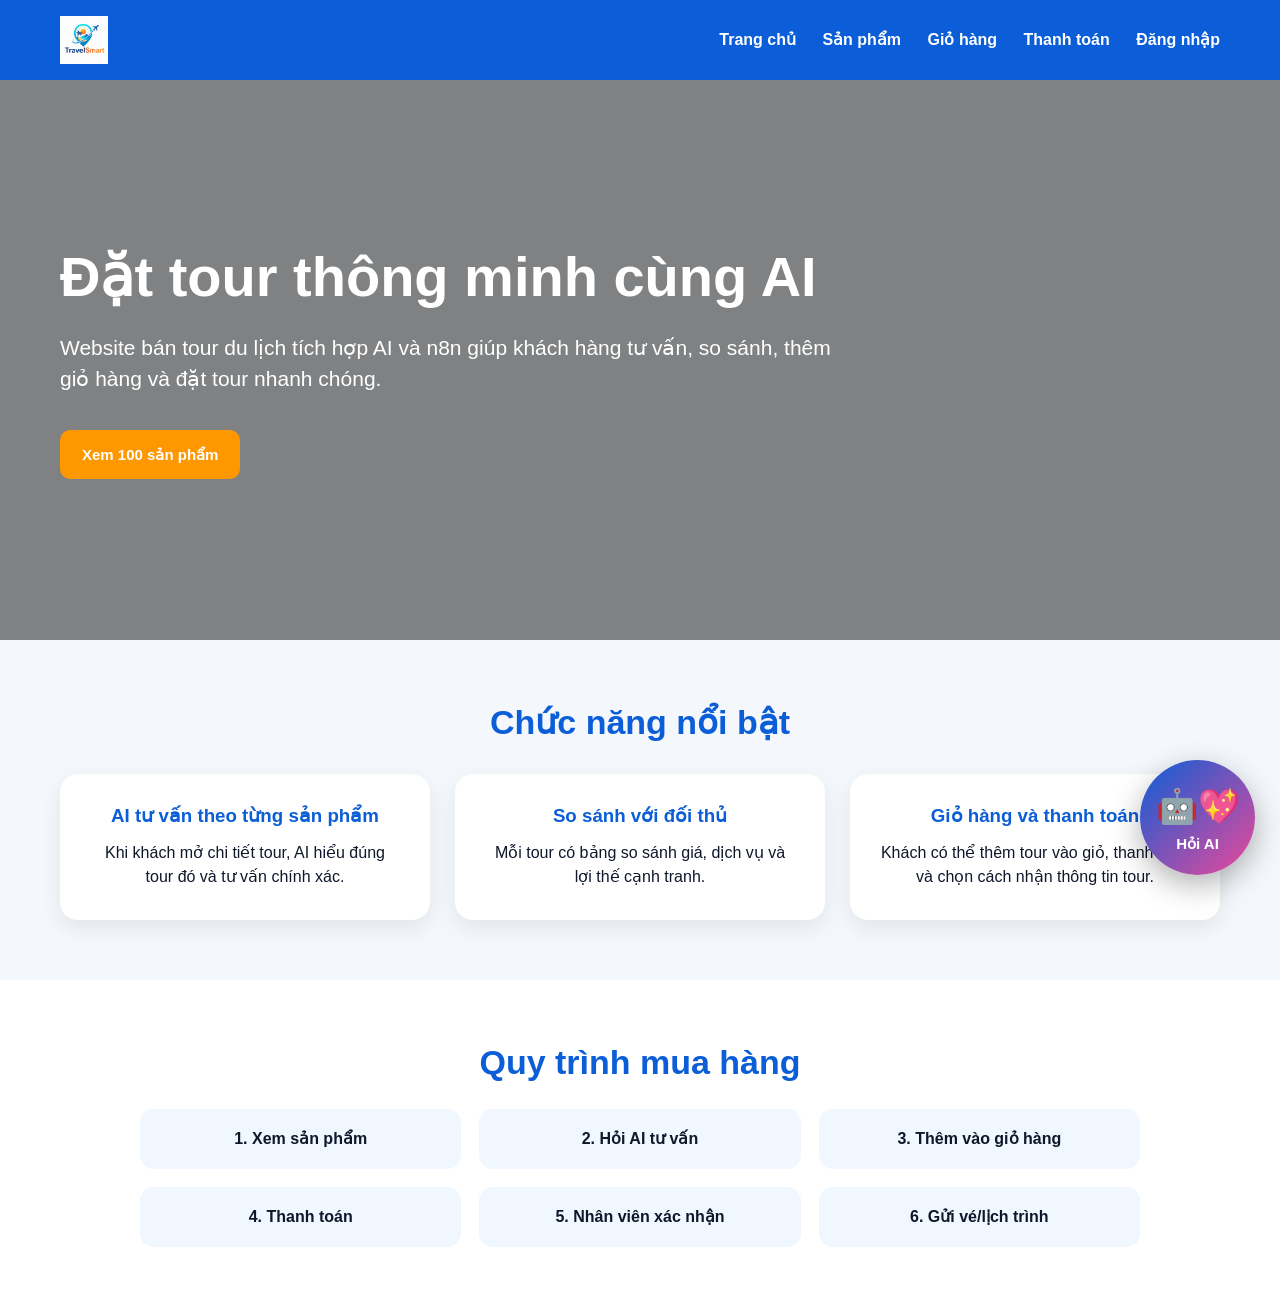
==== commit 413315b3: "Add files via upload" ====
--- a/index.html
+++ b/index.html
@@ -9,7 +9,9 @@
 <body>
 
 <header class="header">
-  <div class="logo">TravelSmart AI</div>
+ <a href="/" class="logo">
+  <img src="assets/logo.png" alt="TravelSmart AI">
+</a>
   <nav>
   <a href="/">Trang chủ</a>
   <a href="/products">Sản phẩm</a>
@@ -66,5 +68,6 @@
 
 <script src="products.js"></script>
 <script src="ai.js"></script>
+<script src="account-menu.js"></script>
 </body>
 </html>
--- a/style.css
+++ b/style.css
@@ -1989,4 +1989,103 @@
   .nav-account:hover .account-dropdown {
     display: block;
   }
+}
+/* ===============================
+   MENU TÀI KHOẢN SAU KHI ĐĂNG NHẬP
+   =============================== */
+
+.nav-account {
+  position: relative;
+  display: inline-block;
+}
+
+.nav-login-link,
+.nav-account-name {
+  color: #ffffff;
+  font-weight: 700;
+  font-size: 16px;
+  cursor: pointer;
+  padding: 10px 0;
+  display: inline-block;
+  white-space: nowrap;
+}
+
+.account-dropdown {
+  position: absolute;
+  top: 38px;
+  right: 0;
+  width: 220px;
+  background: #ffffff;
+  border-radius: 14px;
+  box-shadow: 0 16px 36px rgba(15, 23, 42, 0.2);
+  padding: 10px;
+  display: none;
+  z-index: 9999;
+}
+
+.account-dropdown a,
+.account-dropdown button {
+  width: 100%;
+  display: block;
+  padding: 11px 12px;
+  border: none;
+  background: transparent;
+  color: #0f172a;
+  text-align: left;
+  font-size: 15px;
+  font-weight: 600;
+  border-radius: 10px;
+  cursor: pointer;
+}
+
+.account-dropdown a:hover,
+.account-dropdown button:hover {
+  background: #eef6ff;
+  color: #0b5ed7;
+}
+
+.nav-account:hover .account-dropdown {
+  display: block;
+}
+
+.account-logout {
+  color: #dc2626 !important;
+}
+
+@media (max-width: 768px) {
+  .nav-account {
+    width: 100%;
+  }
+
+  .account-dropdown {
+    position: static;
+    width: 100%;
+    margin-top: 6px;
+  }
+}
+/* ===============================
+   LOGO TRAVELSMART AI
+   =============================== */
+
+.logo {
+  display: flex;
+  align-items: center;
+  text-decoration: none;
+}
+
+.logo img {
+  height: 48px;
+  width: auto;
+  display: block;
+  object-fit: contain;
+}
+
+.logo:hover {
+  opacity: 0.9;
+}
+
+@media (max-width: 768px) {
+  .logo img {
+    height: 42px;
+  }
 }
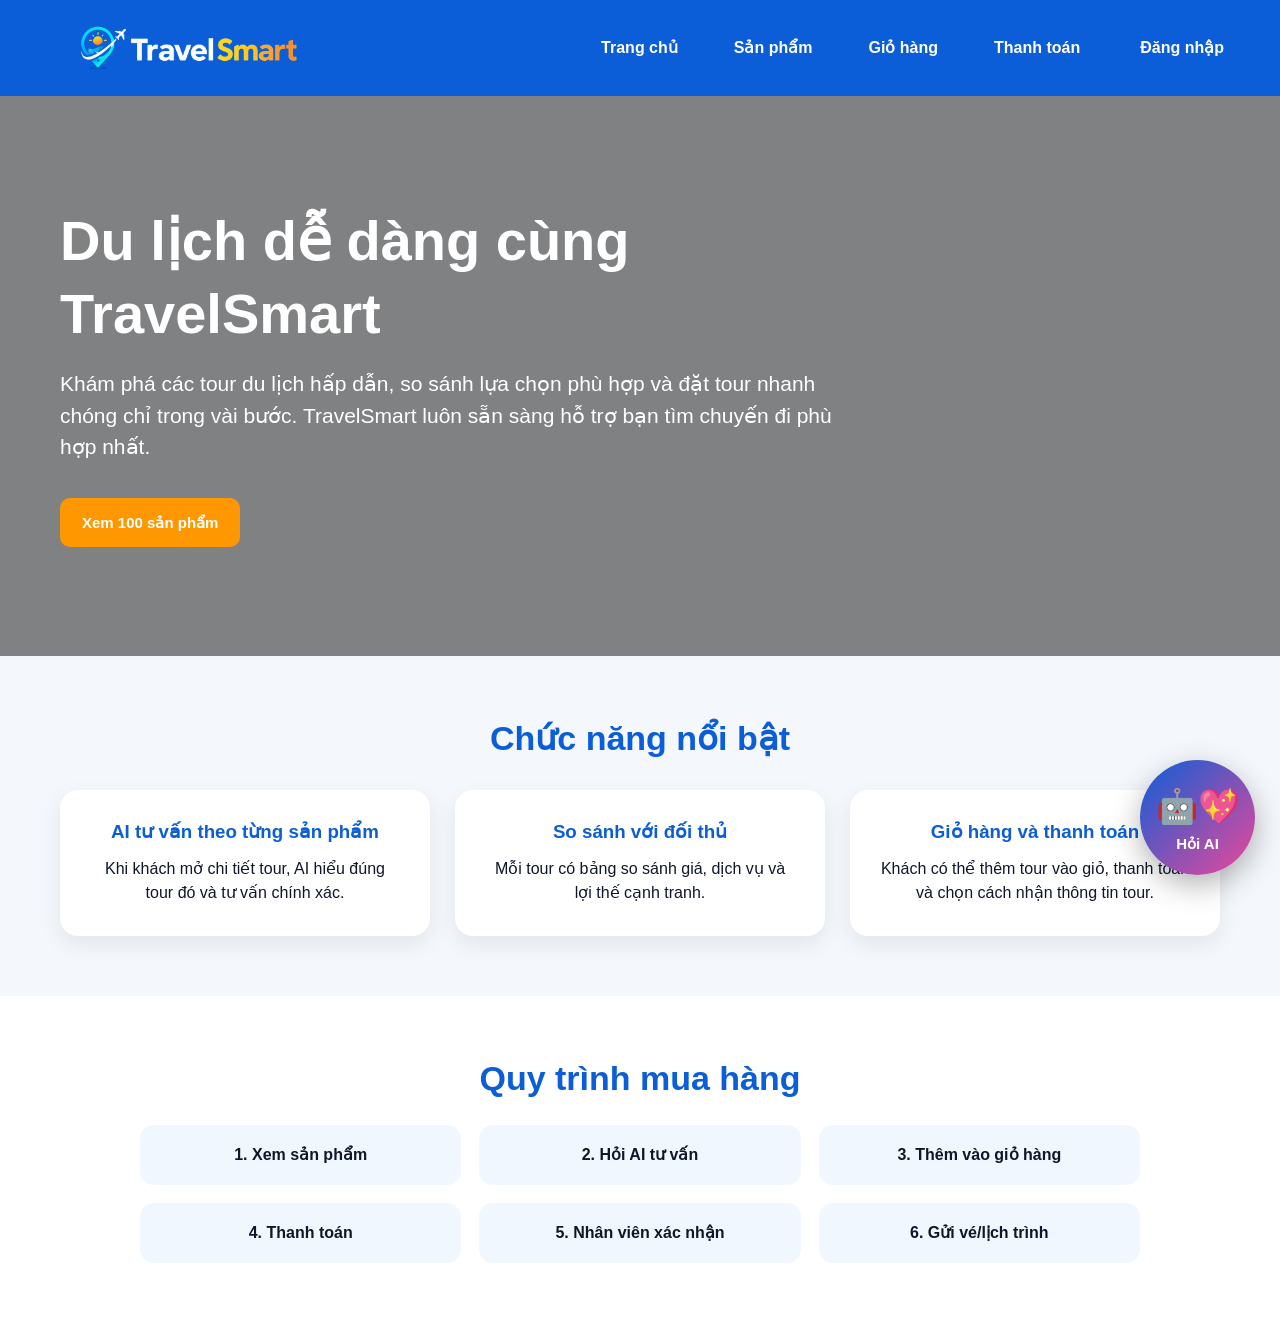
==== commit 046784d5: "Add files via upload" ====
--- a/index.html
+++ b/index.html
@@ -25,8 +25,11 @@
 
 <section class="hero">
   <div class="hero-content">
-    <h1>Đặt tour thông minh cùng AI</h1>
-    <p>Website bán tour du lịch tích hợp AI và n8n giúp khách hàng tư vấn, so sánh, thêm giỏ hàng và đặt tour nhanh chóng.</p>
+    <h1>Du lịch dễ dàng cùng TravelSmart</h1>
+<p>
+  Khám phá các tour du lịch hấp dẫn, so sánh lựa chọn phù hợp và đặt tour nhanh chóng chỉ trong vài bước.
+  TravelSmart luôn sẵn sàng hỗ trợ bạn tìm chuyến đi phù hợp nhất.
+</p>
     <a class="btn" href="/products">Xem 100 sản phẩm</a>
   </div>
 </section>
--- a/style.css
+++ b/style.css
@@ -2088,4 +2088,137 @@
   .logo img {
     height: 42px;
   }
+}
+/* Chỉnh logo trên thanh menu */
+.logo {
+  display: flex;
+  align-items: center;
+  text-decoration: none;
+}
+
+.logo img {
+  height: 64px;
+  width: auto;
+  object-fit: contain;
+  display: block;
+}
+
+/* Giữ header cân đối với logo */
+.header {
+  min-height: 88px;
+  padding: 0 56px;
+  display: flex;
+  align-items: center;
+}
+
+/* Mobile */
+@media (max-width: 768px) {
+  .logo img {
+    height: 52px;
+  }
+
+  .header {
+    min-height: 76px;
+    padding: 0 18px;
+  }
+}
+/* Tăng kích thước logo */
+.logo {
+  display: flex;
+  align-items: center;
+  text-decoration: none;
+}
+
+.logo img {
+  height: 90px !important;
+  width: auto !important;
+  object-fit: contain;
+  display: block;
+}
+
+/* Tăng chiều cao thanh menu để logo không bị ép */
+.header {
+  min-height: 105px !important;
+  padding: 0 54px !important;
+  display: flex;
+  align-items: center;
+}
+
+/* Mobile */
+@media (max-width: 768px) {
+  .logo img {
+    height: 68px !important;
+  }
+
+  .header {
+    min-height: 86px !important;
+    padding: 0 18px !important;
+  }
+}
+/* Cân đối logo trên máy tính, giữ nguyên mobile */
+@media (min-width: 769px) {
+  .header {
+    min-height: 96px !important;
+    padding: 0 72px !important;
+    display: flex !important;
+    align-items: center !important;
+  }
+
+  .logo {
+    display: flex !important;
+    align-items: center !important;
+    height: 96px !important;
+    overflow: hidden !important;
+  }
+
+  .logo img {
+    height: 78px !important;
+    width: auto !important;
+    object-fit: contain !important;
+    display: block !important;
+    margin-top: 0 !important;
+  }
+}
+/* Kéo logo sát trái hơn trên máy tính, không ảnh hưởng điện thoại */
+@media (min-width: 769px) {
+  .header {
+    padding-left: 32px !important;
+    padding-right: 56px !important;
+  }
+
+  .logo {
+    margin-left: 0 !important;
+  }
+
+  .logo img {
+    height: 78px !important;
+    width: auto !important;
+    object-fit: contain !important;
+  }
+}
+/* Căn đều khoảng cách menu sau khi đăng nhập */
+@media (min-width: 769px) {
+  .header nav {
+    display: flex !important;
+    align-items: center !important;
+    gap: 34px !important;
+  }
+
+  .nav-account {
+    margin-left: 4px !important;
+    position: relative !important;
+  }
+
+  .nav-account-name {
+    color: #ffffff !important;
+    font-weight: 700 !important;
+    white-space: nowrap !important;
+    padding: 10px 0 !important;
+    display: inline-block !important;
+  }
+
+  .account-dropdown {
+    top: 42px !important;
+    right: 0 !important;
+  }
 }
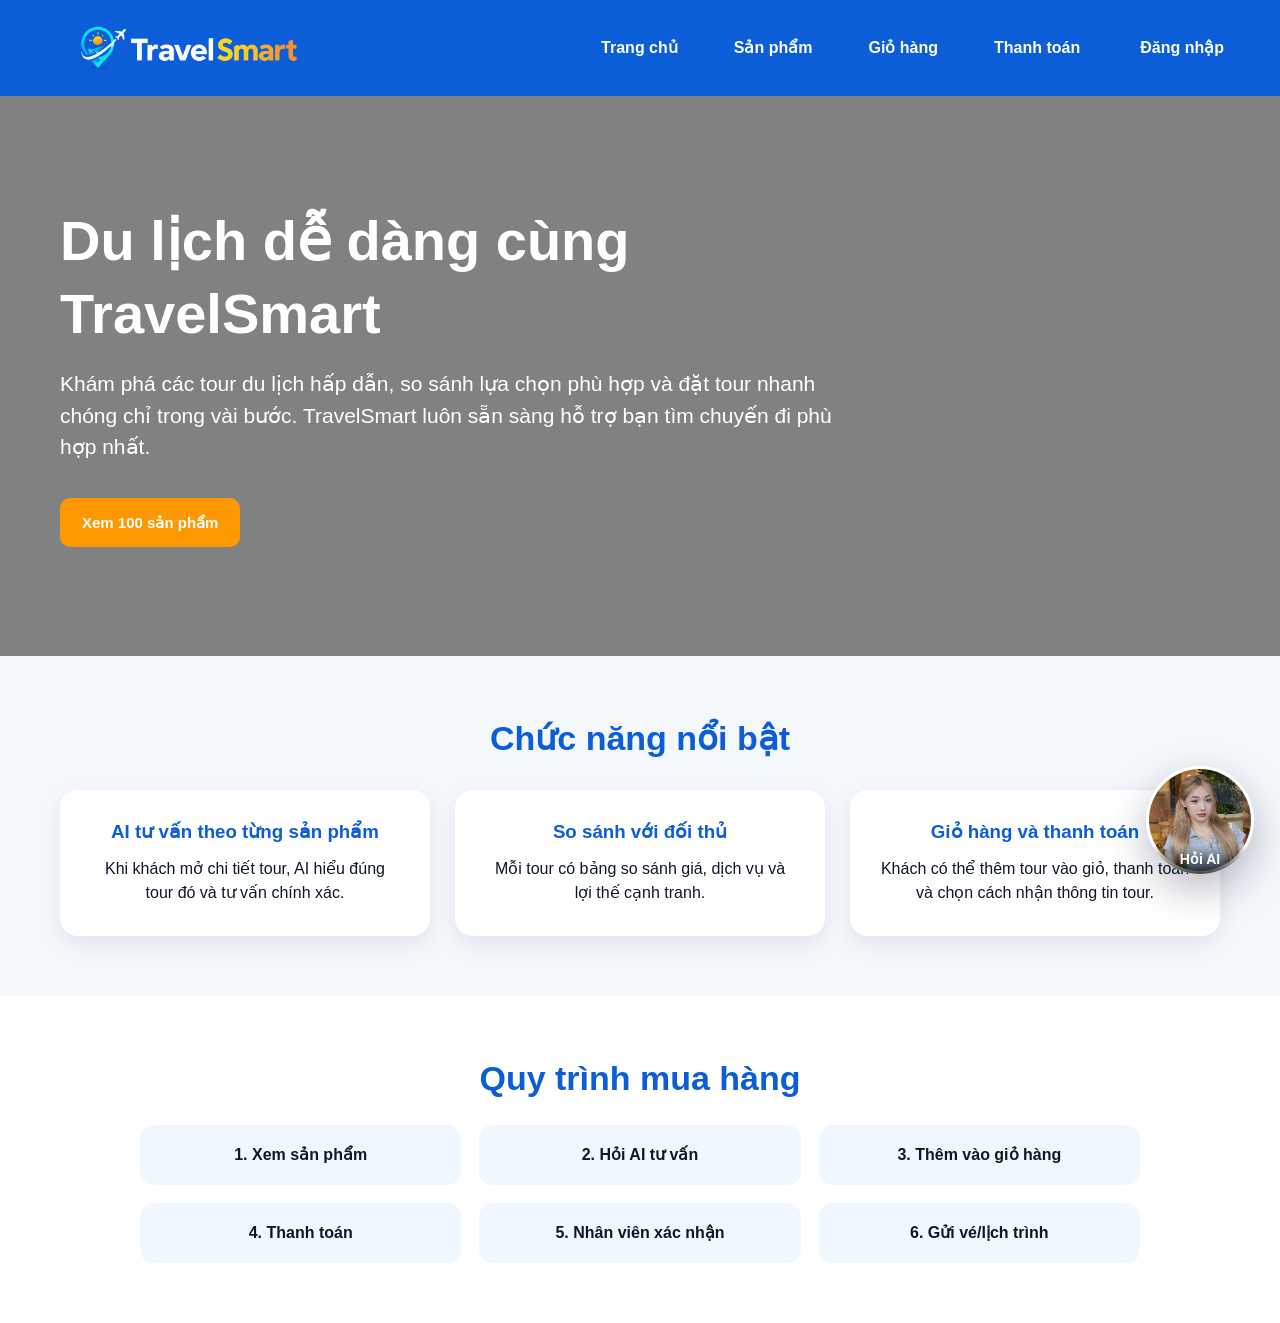
==== commit 02b2e0e3: "Add files via upload" ====
--- a/index.html
+++ b/index.html
@@ -3,14 +3,14 @@
 <head>
   <meta charset="UTF-8">
   <meta name="viewport" content="width=device-width, initial-scale=1.0">
-  <title>TravelSmart AI</title>
+  <title>TravelSmart</title>
   <link rel="stylesheet" href="style.css">
 </head>
 <body>
 
 <header class="header">
  <a href="/" class="logo">
-  <img src="assets/logo.png" alt="TravelSmart AI">
+  <img src="assets/logo.png" alt="TravelSmart">
 </a>
   <nav>
   <a href="/">Trang chủ</a>
--- a/style.css
+++ b/style.css
@@ -2221,4 +2221,251 @@
     top: 42px !important;
     right: 0 !important;
   }
+}
+/* Nút Hỏi AI bằng hình cô gái */
+.ai-float-button {
+  position: fixed;
+  right: 26px;
+  bottom: 26px;
+  width: 112px;
+  height: 112px;
+  border: none;
+  border-radius: 50%;
+  background: linear-gradient(135deg, #2563eb, #ec4899);
+  display: flex;
+  flex-direction: column;
+  align-items: center;
+  justify-content: center;
+  gap: 6px;
+  color: #ffffff;
+  font-weight: 800;
+  box-shadow: 0 16px 40px rgba(15, 23, 42, 0.25);
+  z-index: 999;
+  cursor: pointer;
+  overflow: hidden;
+  transition: 0.25s;
+}
+
+.ai-float-button:hover {
+  transform: translateY(-4px) scale(1.03);
+}
+
+.ai-float-button img {
+  width: 64px;
+  height: 64px;
+  object-fit: cover;
+  border-radius: 50%;
+  border: 3px solid #ffffff;
+  background: #ffffff;
+}
+
+.ai-float-button span {
+  font-size: 15px;
+  line-height: 1;
+}
+
+@media (max-width: 768px) {
+  .ai-float-button {
+    width: 88px;
+    height: 88px;
+    right: 16px;
+    bottom: 16px;
+  }
+
+  .ai-float-button img {
+    width: 50px;
+    height: 50px;
+  }
+
+  .ai-float-button span {
+    font-size: 13px;
+  }
+}
+/* ===============================
+   NÚT HỎI AI FULL ẢNH
+   =============================== */
+
+.ai-float-button {
+  position: fixed !important;
+  right: 26px !important;
+  bottom: 26px !important;
+  width: 108px !important;
+  height: 108px !important;
+  border: none !important;
+  border-radius: 50% !important;
+  padding: 0 !important;
+  overflow: hidden !important;
+  background: #ffffff !important;
+  box-shadow: 0 16px 40px rgba(15, 23, 42, 0.28) !important;
+  z-index: 9999 !important;
+  cursor: pointer !important;
+  display: block !important;
+  transition: 0.25s !important;
+}
+
+.ai-float-button:hover {
+  transform: translateY(-4px) scale(1.04) !important;
+}
+
+.ai-float-button img {
+  width: 100% !important;
+  height: 100% !important;
+  object-fit: cover !important;
+  border-radius: 50% !important;
+  display: block !important;
+}
+
+.ai-float-button span {
+  position: absolute !important;
+  left: 0 !important;
+  right: 0 !important;
+  bottom: 0 !important;
+  padding: 7px 4px !important;
+  background: linear-gradient(to top, rgba(0, 0, 0, 0.72), rgba(0, 0, 0, 0)) !important;
+  color: #ffffff !important;
+  font-size: 14px !important;
+  font-weight: 800 !important;
+  text-align: center !important;
+  line-height: 1.1 !important;
+}
+
+.ai-float-button.ai-no-image {
+  background: linear-gradient(135deg, #2563eb, #ec4899) !important;
+}
+
+.ai-float-button.ai-no-image::before {
+  content: "👩‍💼";
+  font-size: 46px;
+  display: block;
+  margin-top: 22px;
+}
+
+.ai-float-button.ai-no-image span {
+  background: transparent !important;
+  bottom: 14px !important;
+}
+
+/* Hộp chat AI */
+.ai-chat-box {
+  position: fixed !important;
+  right: 26px !important;
+  bottom: 150px !important;
+  width: 420px !important;
+  max-width: calc(100vw - 32px) !important;
+  height: 560px !important;
+  background: #ffffff !important;
+  border-radius: 18px !important;
+  box-shadow: 0 18px 48px rgba(15, 23, 42, 0.28) !important;
+  overflow: hidden !important;
+  z-index: 9998 !important;
+  display: none !important;
+}
+
+.ai-chat-box.show {
+  display: flex !important;
+  flex-direction: column !important;
+}
+
+.ai-chat-header {
+  background: linear-gradient(135deg, #0b5ed7, #ec4899) !important;
+  color: #ffffff !important;
+  padding: 15px 16px !important;
+  display: flex !important;
+  justify-content: space-between !important;
+  align-items: center !important;
+}
+
+.ai-chat-header b {
+  font-size: 18px !important;
+}
+
+.ai-chat-header p {
+  margin: 2px 0 0 !important;
+  font-size: 13px !important;
+}
+
+.ai-chat-header button {
+  width: 34px !important;
+  height: 34px !important;
+  border: none !important;
+  border-radius: 50% !important;
+  background: #ffffff !important;
+  color: #dc2626 !important;
+  font-size: 22px !important;
+  font-weight: 800 !important;
+  cursor: pointer !important;
+}
+
+.ai-messages {
+  flex: 1 !important;
+  padding: 16px !important;
+  overflow-y: auto !important;
+  background: #f8fafc !important;
+}
+
+.ai-bot,
+.ai-user {
+  max-width: 86% !important;
+  padding: 12px 14px !important;
+  border-radius: 14px !important;
+  margin-bottom: 12px !important;
+  line-height: 1.5 !important;
+  font-size: 15px !important;
+}
+
+.ai-bot {
+  background: #eaf3ff !important;
+  color: #0f172a !important;
+  margin-right: auto !important;
+}
+
+.ai-user {
+  background: #0b5ed7 !important;
+  color: #ffffff !important;
+  margin-left: auto !important;
+}
+
+.ai-input-area {
+  display: flex !important;
+  border-top: 1px solid #e5e7eb !important;
+  background: #ffffff !important;
+}
+
+.ai-input-area input {
+  flex: 1 !important;
+  border: none !important;
+  padding: 14px !important;
+  outline: none !important;
+  font-size: 15px !important;
+}
+
+.ai-input-area button {
+  border: none !important;
+  background: #0b5ed7 !important;
+  color: #ffffff !important;
+  padding: 0 18px !important;
+  font-weight: 800 !important;
+  cursor: pointer !important;
+}
+
+/* Mobile */
+@media (max-width: 768px) {
+  .ai-float-button {
+    width: 86px !important;
+    height: 86px !important;
+    right: 16px !important;
+    bottom: 16px !important;
+  }
+
+  .ai-float-button span {
+    font-size: 12px !important;
+    padding-bottom: 6px !important;
+  }
+
+  .ai-chat-box {
+    right: 12px !important;
+    bottom: 112px !important;
+    width: calc(100vw - 24px) !important;
+    height: 520px !important;
+  }
 }
